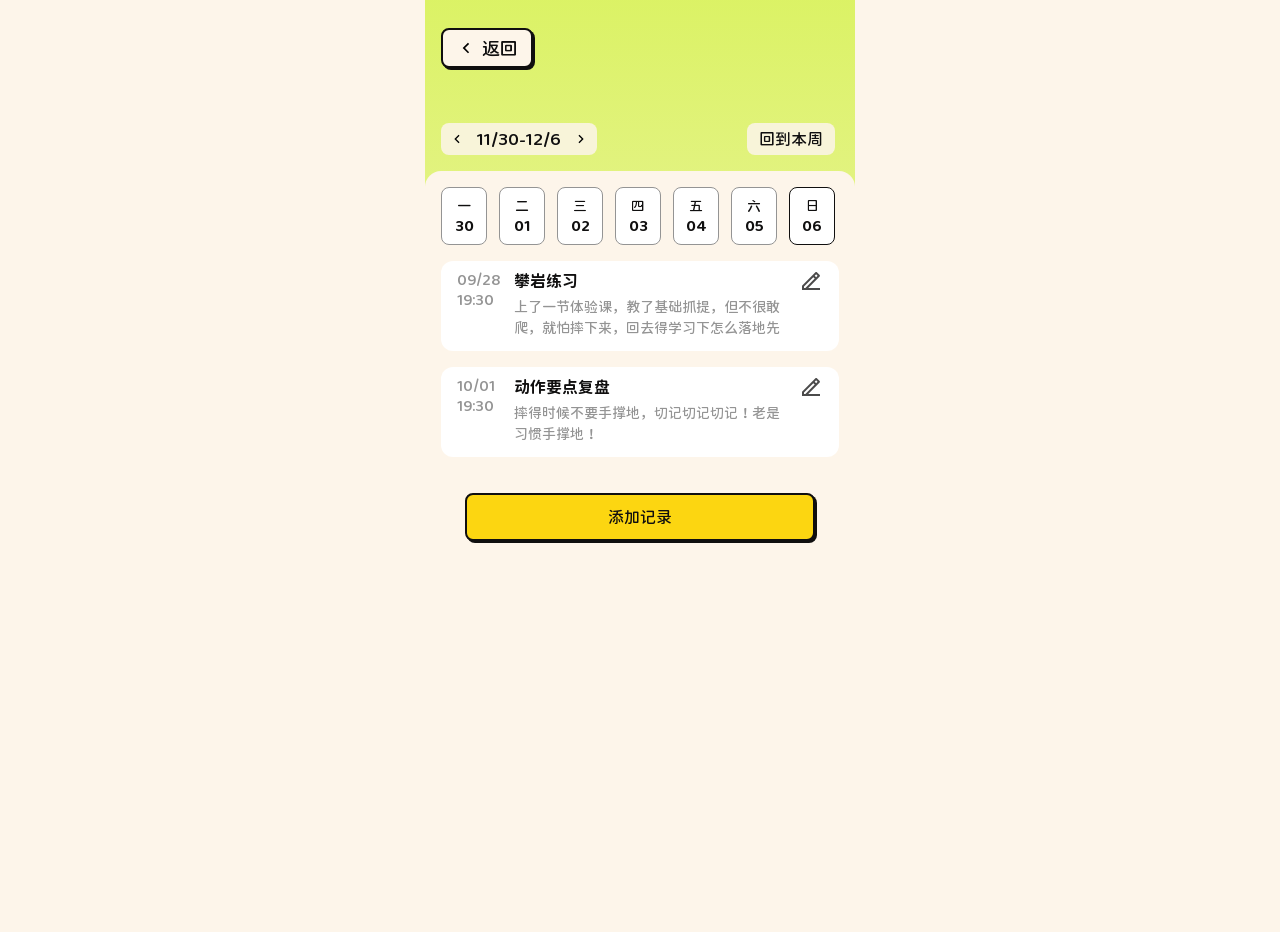
==== checkin-records.html @ 9eade719 "Initial commit" ====
<!DOCTYPE html>
<html lang="zh-CN">
<head>
  <meta charset="UTF-8">
  <meta name="viewport" content="width=device-width, initial-scale=1.0">
  <title>全部打卡/记录</title>
  <style>
    @font-face { font-family: "JiangChengYuanTi"; src: url("assets/fonts/JiangChengYuanTi-400.ttf") format("truetype"); font-weight: 400; font-style: normal; font-display: swap; }
    @font-face { font-family: "JiangChengYuanTi"; src: url("assets/fonts/JiangChengYuanTi-500.ttf") format("truetype"); font-weight: 500; font-style: normal; font-display: swap; }
    @font-face { font-family: "JiangChengYuanTi"; src: url("assets/fonts/JiangChengYuanTi-600.ttf") format("truetype"); font-weight: 600; font-style: normal; font-display: swap; }
    :root { --page: #FDF5EA; --ink: #100F0F; --yellow: #FCD611; --green: #CDF12D; --card-border: 2px solid #100F0F; --card-shadow: 2px 2px 0 #100F0F; }
    * { box-sizing: border-box; margin: 0; padding: 0; -webkit-tap-highlight-color: transparent; }
    html, body { min-height: 100%; background: var(--page); color: var(--ink); font-family: "JiangChengYuanTi", YouYuan, "幼圆", sans-serif; letter-spacing: 0; }
    body { display: flex; justify-content: center; overflow-x: hidden; }
    button, input, textarea { color: inherit; font: inherit; border: 0; background: none; outline: none; }
    button { cursor: pointer; }
    a { color: inherit; text-decoration: none; }
    img { display: block; }
    .page { position: relative; width: 430px; height: 932px; flex: 0 0 430px; overflow: hidden; transform-origin: top center; background: linear-gradient(180deg, rgba(205, 241, 45, 0.7) 0%, #FDF5EA 100%); }
    .back-link { position: absolute; left: 16px; top: 28px; width: 92px; height: 40px; display: flex; align-items: center; justify-content: center; gap: 6px; background: var(--page); border: var(--card-border); box-shadow: var(--card-shadow); border-radius: 8px; font-weight: 500; font-size: 18px; line-height: 18px; z-index: 2; }
    .back-link img { width: 20px; height: 20px; }
    .sheet { position: absolute; left: 0; top: 171px; width: 430px; height: 761px; background: var(--page); border-radius: 16px 16px 0 0; }
    .week-nav { position: absolute; left: 16px; top: 123px; width: 156px; height: 32px; display: flex; align-items: center; justify-content: space-between; padding: 0 8px; background: rgba(253, 245, 234, 0.85); border-radius: 8px; font-weight: 500; font-size: 16px; line-height: 16px; }
    .week-nav button { width: 16px; height: 16px; }
    .week-nav img { width: 16px; height: 16px; }
    .back-week { position: absolute; left: 322px; top: 123px; width: 88px; height: 32px; display: flex; align-items: center; justify-content: center; background: rgba(253, 245, 234, 0.85); border-radius: 8px; font-weight: 500; font-size: 16px; line-height: 16px; }
    .calendar-grid { position: absolute; left: 16px; top: 187px; display: grid; grid-template-columns: repeat(7, 46px); gap: 12px; }
    .calendar-day { width: 46px; height: 58px; display: flex; flex-direction: column; align-items: center; justify-content: center; gap: 6px; background: #FFFFFF; border: 1px solid #949494; border-radius: 8px; font-weight: 500; }
    .calendar-day span { font-size: 14px; line-height: 14px; }
    .calendar-day strong { font-weight: 600; font-size: 14px; line-height: 14px; }
    .calendar-day.is-today { background: #FFFFFF; border: 1px solid #100F0F; border-radius: 8px; }
    .calendar-day.is-done { background: var(--green); border: var(--card-border); box-shadow: var(--card-shadow); }
    .records { position: absolute; left: 16px; top: 261px; display: grid; gap: 16px; }
    .record-card { position: relative; width: 398px; min-height: 90px; padding: 12px 56px 12px 16px; background: #FFFFFF; border-radius: 12px; }
    .record-date, .record-time { position: absolute; left: 16px; height: 14px; color: #949494; font-weight: 500; font-size: 14px; line-height: 14px; }
    .record-date { top: 12px; }
    .record-time { top: 32px; }
    .record-title { margin-left: 57px; height: 16px; font-weight: 600; font-size: 16px; line-height: 16px; }
    .record-text { margin: 8px 0 0 57px; width: 267px; color: #949494; font-weight: 500; font-size: 14px; line-height: 21px; }
    .edit-button { position: absolute; right: 16px; top: 8px; width: 24px; height: 24px; }
    .edit-button img { width: 24px; height: 24px; opacity: 0.75; }
    .add-record { position: absolute; left: 40px; top: 493px; width: 350px; height: 48px; display: flex; align-items: center; justify-content: center; background: var(--yellow); border: var(--card-border); box-shadow: var(--card-shadow); border-radius: 8px; font-weight: 500; font-size: 16px; line-height: 16px; }
    .record-overlay { position: fixed; left: 50%; top: 0; width: 430px; height: 932px; transform: translateX(-50%); z-index: 20; }
    .record-overlay[hidden] { display: none; }
    .record-mask { position: absolute; width: 430px; height: 932px; left: 0; top: 0; background: rgba(217, 217, 217, 0.6); }
    .record-sheet { position: absolute; left: 0; top: 171px; width: 430px; height: 761px; background: var(--page); border-radius: 16px 16px 0 0; }
    .record-title-label, .record-content-label { position: absolute; left: 16px; height: 16px; font-weight: 500; font-size: 16px; line-height: 16px; }
    .record-title-label { top: 24px; }
    .record-content-label { top: 108px; }
    .record-title-input, .record-content-input { position: absolute; left: 16px; width: 398px; padding: 0 16px; background: #FFFFFF; border: var(--card-border); box-shadow: var(--card-shadow); border-radius: 12px; font-weight: 500; font-size: 14px; line-height: 14px; }
    .record-title-input { top: 50px; height: 42px; }
    .record-content-input { top: 134px; height: 303px; padding-top: 14px; resize: none; line-height: 20px; }
    .record-title-input::placeholder, .record-content-input::placeholder { color: #949494; }
    .record-cancel-button, .record-confirm-button { position: absolute; top: 577px; width: 175px; height: 48px; display: flex; align-items: center; justify-content: center; border: var(--card-border); box-shadow: var(--card-shadow); border-radius: 8px; font-weight: 500; font-size: 16px; line-height: 16px; }
    .record-cancel-button { left: 32px; background: var(--page); }
    .record-confirm-button { left: 223px; background: var(--yellow); }
    .action-tip { position: absolute; left: calc(50% - 78px / 2); width: 78px; height: 30px; display: flex; align-items: center; justify-content: center; background: rgba(16, 15, 15, 0.7); border: 1px solid rgba(16, 15, 15, 0.7); border-radius: 8px; text-align: center; font-weight: 400; font-size: 14px; line-height: 14px; color: #FFFFFF; z-index: 4; }
    .action-tip[hidden] { display: none; }
    @media (max-width: 430px) { .page { transform: scale(calc(100vw / 430)); } body { height: calc(932px * (100vw / 430)); } }
  </style>
</head>
<body>
  <main class="page" aria-label="全部打卡/记录">
    <a class="back-link" href="detail-climbing.html?source=mine&status=ing&fresh=sync2">
      <img src="assets/icon-arrow-left-s-line.svg" alt="" aria-hidden="true">
      <span>返回</span>
    </a>
    <div class="week-nav" aria-label="周区间">
      <button class="prev-week" type="button" aria-label="上一周"><img src="assets/icon-arrow-left-s-line.svg" alt="" aria-hidden="true"></button>
      <span class="week-range">9/28-10/4</span>
      <button class="next-week" type="button" aria-label="下一周"><img src="assets/icon-arrow-right-s-line.svg" alt="" aria-hidden="true"></button>
    </div>
    <button class="back-week" type="button">回到本周</button>
    <section class="sheet" aria-label="全部打卡记录"></section>
    <div class="calendar-grid" aria-label="本周日期"></div>
    <section class="records" aria-label="记录列表">
      <article class="record-card">
        <span class="record-date">09/28</span>
        <span class="record-time">19:30</span>
        <h2 class="record-title">攀岩练习</h2>
        <p class="record-text">上了一节体验课，教了基础抓提，但不很敢爬，就怕摔下来，回去得学习下怎么落地先</p>
        <button class="edit-button" type="button" aria-label="编辑记录">
          <img src="assets/icon-edit-2-line.svg" alt="" aria-hidden="true">
        </button>
      </article>
      <article class="record-card">
        <span class="record-date">10/01</span>
        <span class="record-time">19:30</span>
        <h2 class="record-title">动作要点复盘</h2>
        <p class="record-text">摔得时候不要手撑地，切记切记切记！老是习惯手撑地！</p>
        <button class="edit-button" type="button" aria-label="编辑记录">
          <img src="assets/icon-edit-2-line.svg" alt="" aria-hidden="true">
        </button>
      </article>
    </section>
    <button class="add-record" type="button">添加记录</button>
    <div class="action-tip" role="status" aria-live="polite" hidden></div>
    <div class="record-overlay" hidden>
      <div class="record-mask" aria-hidden="true"></div>
      <section class="record-sheet" aria-label="编辑打卡记录">
        <label class="record-title-label" for="record-title">标题</label>
        <input class="record-title-input" id="record-title" type="text" placeholder="请输入...">
        <label class="record-content-label" for="record-content">内容</label>
        <textarea class="record-content-input" id="record-content" aria-label="内容" placeholder="请输入..."></textarea>
        <button class="record-cancel-button" type="button">取消</button>
        <button class="record-confirm-button" type="button">确认</button>
      </section>
    </div>
  </main>
  <script>
    const interestName = "攀岩";
    const checkinDaysKey = `interestCalendarDays:${interestName}`;
    const recordsKey = `interestCheckinRecords:${interestName}`;
    const defaultRecords = [
      {
        date: "09/28",
        time: "19:30",
        title: "攀岩练习",
        text: "上了一节体验课，教了基础抓提，但不很敢爬，就怕摔下来，回去得学习下怎么落地先"
      },
      {
        date: "10/01",
        time: "19:30",
        title: "动作要点复盘",
        text: "摔得时候不要手撑地，切记切记切记！老是习惯手撑地！"
      }
    ];
    let weekOffset = 0;
    let editingCard = null;

    function toISO(date) {
      return `${date.getFullYear()}-${String(date.getMonth() + 1).padStart(2, "0")}-${String(date.getDate()).padStart(2, "0")}`;
    }

    function getCurrentMonday() {
      const today = new Date();
      const monday = new Date(today);
      monday.setDate(today.getDate() - ((today.getDay() + 6) % 7));
      monday.setHours(0, 0, 0, 0);
      return monday;
    }

    function getWeek(offset = 0) {
      const dayNames = ["一", "二", "三", "四", "五", "六", "日"];
      const monday = getCurrentMonday();
      monday.setDate(monday.getDate() + offset * 7);
      return dayNames.map((day, index) => {
        const date = new Date(monday);
        date.setDate(monday.getDate() + index);
        return {
          day,
          date: String(date.getDate()).padStart(2, "0"),
          label: `${date.getMonth() + 1}/${date.getDate()}`,
          iso: toISO(date)
        };
      });
    }

    function readSharedJSON(key, fallback) {
      try {
        const value = localStorage.getItem(key);
        if (value) return JSON.parse(value);
      } catch (error) {
        // Cookie fallback keeps state shared when preview storage is restricted.
      }
      const cookieKey = key.replace(/[^a-zA-Z0-9_-]/g, "_");
      const cookie = document.cookie.split("; ").find((item) => item.startsWith(`${cookieKey}=`));
      if (!cookie) return fallback;
      try {
        return JSON.parse(cookie.split("=").slice(1).join("="));
      } catch (error) {
        return fallback;
      }
    }

    function writeSharedJSON(key, value) {
      try {
        localStorage.setItem(key, JSON.stringify(value));
      } catch (error) {
        // Keep going with the cookie fallback below.
      }
      const cookieKey = key.replace(/[^a-zA-Z0-9_-]/g, "_");
      document.cookie = `${cookieKey}=${JSON.stringify(value)}; path=/; max-age=31536000`;
    }

    function readCheckinDays() {
      return readSharedJSON(checkinDaysKey, []);
    }

    function writeCheckinDays(days) {
      writeSharedJSON(checkinDaysKey, days);
    }

    function readRecords() {
      const records = readSharedJSON(recordsKey, []);
      return records.length ? records : defaultRecords;
    }

    function writeRecords(records) {
      writeSharedJSON(recordsKey, records);
    }

    function renderWeek() {
      const week = getWeek(weekOffset);
      const doneDays = readCheckinDays();
      const todayISO = toISO(new Date());
      document.querySelector(".week-range").textContent = `${week[0].label}-${week[6].label}`;
      document.querySelector(".calendar-grid").innerHTML = week.map((item) => `
      <button class="calendar-day ${item.iso === todayISO ? "is-today" : ""} ${doneDays.includes(item.iso) ? "is-done" : ""}" type="button" data-date="${item.iso}">
        <span>${item.day}</span>
        <strong>${item.date}</strong>
      </button>
    `).join("");
    }

    function createRecordCard(record) {
      const card = document.createElement("article");
      card.className = "record-card";
      card.innerHTML = `
        <span class="record-date"></span>
        <span class="record-time"></span>
        <h2 class="record-title"></h2>
        <p class="record-text"></p>
        <button class="edit-button" type="button" aria-label="编辑记录">
          <img src="assets/icon-edit-2-line.svg" alt="" aria-hidden="true">
        </button>`;
      card.querySelector(".record-date").textContent = record.date || "今天";
      card.querySelector(".record-time").textContent = record.time || "刚刚";
      card.querySelector(".record-title").textContent = record.title || "攀岩练习";
      card.querySelector(".record-text").textContent = record.text || "";
      return card;
    }

    function readPageRecords() {
      return Array.from(document.querySelectorAll(".record-card")).map((card) => ({
        date: card.querySelector(".record-date")?.textContent || "今天",
        time: card.querySelector(".record-time")?.textContent || "刚刚",
        title: card.querySelector(".record-title")?.textContent || "攀岩练习",
        text: card.querySelector(".record-text")?.textContent || ""
      }));
    }

    function renderRecords() {
      const list = document.querySelector(".records");
      list.innerHTML = "";
      readRecords().forEach((record) => list.appendChild(createRecordCard(record)));
    }

    function openRecordSheet(card) {
      editingCard = card;
      document.querySelector(".record-title-input").value = card?.querySelector(".record-title")?.textContent || "";
      document.querySelector(".record-content-input").value = card?.querySelector(".record-text")?.textContent || "";
      document.querySelector(".record-overlay").hidden = false;
      document.querySelector(".record-content-input").focus();
    }

    function closeRecordSheet() {
      document.querySelector(".record-overlay").hidden = true;
      editingCard = null;
    }

    function showActionTip(message, anchor) {
      const tip = document.querySelector(".action-tip");
      tip.textContent = message;
      tip.hidden = false;
      tip.style.left = "calc(50% - 78px / 2)";
      if (anchor) {
        const pageRect = document.querySelector(".page").getBoundingClientRect();
        const anchorRect = anchor.getBoundingClientRect();
        const scale = pageRect.width / 430 || 1;
        const top = ((anchorRect.top - pageRect.top) / scale) - 90;
        tip.style.top = `${Math.max(16, top)}px`;
      } else {
        tip.style.top = "158px";
      }
      window.clearTimeout(showActionTip.timer);
      showActionTip.timer = window.setTimeout(() => {
        tip.hidden = true;
      }, 1000);
    }

    document.querySelector(".prev-week").addEventListener("click", () => {
      weekOffset -= 1;
      renderWeek();
    });

    document.querySelector(".next-week").addEventListener("click", () => {
      weekOffset += 1;
      renderWeek();
    });

    document.querySelector(".back-week").addEventListener("click", () => {
      weekOffset = 0;
      renderWeek();
    });

    document.querySelector(".calendar-grid").addEventListener("click", (event) => {
      const day = event.target.closest(".calendar-day");
      if (!day) return;
      day.classList.add("is-done");
      const days = readCheckinDays();
      if (!days.includes(day.dataset.date)) {
        days.push(day.dataset.date);
        writeCheckinDays(days);
      }
      showActionTip("打卡成功", day);
    });

    document.querySelector(".records").addEventListener("click", (event) => {
      const button = event.target.closest(".edit-button");
      if (!button) return;
      openRecordSheet(button.closest(".record-card"));
    });

    document.querySelector(".add-record").addEventListener("click", () => openRecordSheet(null));
    document.querySelector(".record-cancel-button").addEventListener("click", closeRecordSheet);
    document.querySelector(".record-confirm-button").addEventListener("click", () => {
      const title = document.querySelector(".record-title-input").value.trim() || "攀岩练习";
      const text = document.querySelector(".record-content-input").value.trim() || "记录一下今天的小进展";
      if (editingCard) {
        editingCard.querySelector(".record-title").textContent = title;
        editingCard.querySelector(".record-text").textContent = text;
      } else {
        document.querySelector(".records").appendChild(createRecordCard({
          date: `${String(new Date().getMonth() + 1).padStart(2, "0")}/${String(new Date().getDate()).padStart(2, "0")}`,
          time: "刚刚",
          title,
          text
        }));
      }
      writeRecords(readPageRecords());
      closeRecordSheet();
    });

    document.querySelector(".back-link").addEventListener("click", (event) => {
      event.preventDefault();
      window.location.href = "detail-climbing.html?source=mine&status=ing&fresh=sync2";
    });

    function refreshPageState() {
      renderWeek();
      renderRecords();
    }

    window.addEventListener("pageshow", refreshPageState);
    document.addEventListener("visibilitychange", () => {
      if (!document.hidden) refreshPageState();
    });

    refreshPageState();
  </script>
</body>
</html>
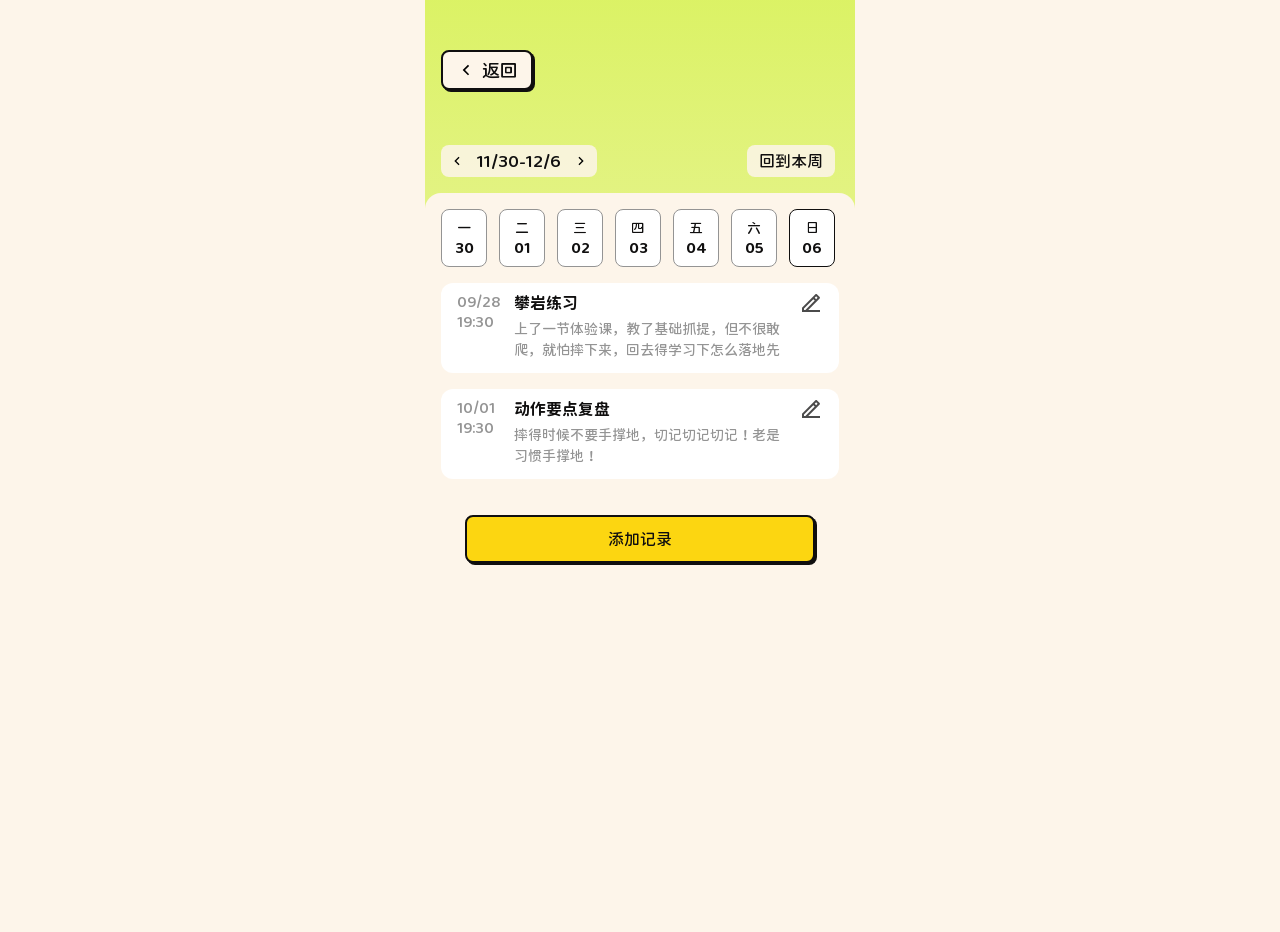
==== commit 0554686d: "update demo" ====
--- a/checkin-records.html
+++ b/checkin-records.html
@@ -17,7 +17,8 @@
     a { color: inherit; text-decoration: none; }
     img { display: block; }
     .page { position: relative; width: 430px; height: 932px; flex: 0 0 430px; overflow: hidden; transform-origin: top center; background: linear-gradient(180deg, rgba(205, 241, 45, 0.7) 0%, #FDF5EA 100%); }
-    .back-link { position: absolute; left: 16px; top: 28px; width: 92px; height: 40px; display: flex; align-items: center; justify-content: center; gap: 6px; background: var(--page); border: var(--card-border); box-shadow: var(--card-shadow); border-radius: 8px; font-weight: 500; font-size: 18px; line-height: 18px; z-index: 2; }
+    .page > :not(.record-overlay):not(.back-link) { translate: 0 22px; }
+    .back-link { position: absolute; left: 16px; top: 50px; width: 92px; height: 40px; display: flex; align-items: center; justify-content: center; gap: 6px; background: var(--page); border: var(--card-border); box-shadow: var(--card-shadow); border-radius: 8px; font-weight: 500; font-size: 18px; line-height: 18px; z-index: 2; }
     .back-link img { width: 20px; height: 20px; }
     .sheet { position: absolute; left: 0; top: 171px; width: 430px; height: 761px; background: var(--page); border-radius: 16px 16px 0 0; }
     .week-nav { position: absolute; left: 16px; top: 123px; width: 156px; height: 32px; display: flex; align-items: center; justify-content: space-between; padding: 0 8px; background: rgba(253, 245, 234, 0.85); border-radius: 8px; font-weight: 500; font-size: 16px; line-height: 16px; }
